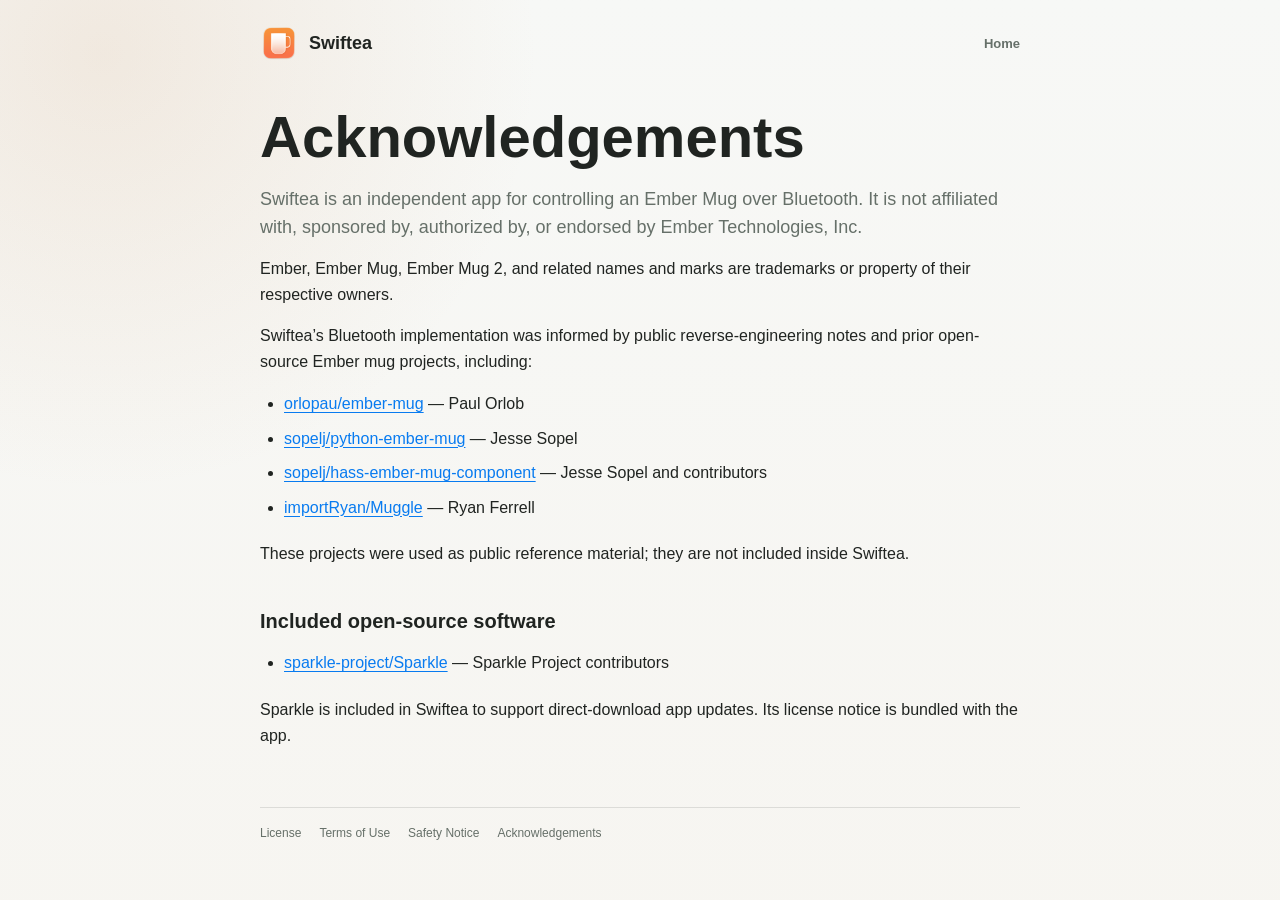
==== acknowledgements/index.html @ 28b49079 "Use Commit Mono for website code text" ====
<!doctype html>
<html lang="en">
  <head>
    <meta charset="utf-8">
    <meta name="viewport" content="width=device-width, initial-scale=1">
    <meta name="description" content="Swiftea Acknowledgements">
    <meta name="swiftea-source-file" content="ACKNOWLEDGEMENTS.md">
    <meta name="swiftea-source-ref" content="98306b3fd22980708bcf34fae5d2bbde66134251">
    <meta name="swiftea-source-sha256" content="9b052463fc4ec61c97782dc4180d1627697e0f0862ef96cee568a570f35ee7e5">
    <title>Acknowledgements · Swiftea</title>
    <link rel="icon" type="image/png" sizes="32x32" href="../favicon.png?v=d5caa9b2">
    <link rel="apple-touch-icon" sizes="180x180" href="../assets/apple-touch-icon.png?v=4706673a">
    <link rel="stylesheet" href="https://rsms.me/inter/inter.css">
    <link rel="stylesheet" href="../fonts.css?v=d407cd2b">
    <link rel="stylesheet" href="../legal.css?v=d407cd2b">
  </head>
  <body>
    <!-- Generated from ACKNOWLEDGEMENTS.md at 98306b3fd22980708bcf34fae5d2bbde66134251; SHA-256: 9b052463fc4ec61c97782dc4180d1627697e0f0862ef96cee568a570f35ee7e5 -->
    <div class="legal-page">
      <nav class="legal-nav" aria-label="Primary navigation">
        <a class="legal-brand" href="../" aria-label="Swiftea home">
          <img src="../assets/swiftea-appicon.png?v=4706673a" alt="">
          <span>Swiftea</span>
        </a>
        <a class="back-home" href="../">Home</a>
      </nav>

      <main class="legal-document">
        <h1>Acknowledgements</h1>
<p>Swiftea is an independent app for controlling an Ember Mug over Bluetooth. It is not affiliated with, sponsored by, authorized by, or endorsed by Ember Technologies, Inc.</p>
<p>Ember, Ember Mug, Ember Mug 2, and related names and marks are trademarks or property of their respective owners.</p>
<p>Swiftea’s Bluetooth implementation was informed by public reverse-engineering notes and prior open-source Ember mug projects, including:</p>
<ul>
<li><a href="https://github.com/orlopau/ember-mug">orlopau/ember-mug</a> — Paul Orlob</li>
<li><a href="https://github.com/sopelj/python-ember-mug">sopelj/python-ember-mug</a> — Jesse Sopel</li>
<li><a href="https://github.com/sopelj/hass-ember-mug-component">sopelj/hass-ember-mug-component</a> — Jesse Sopel and contributors</li>
<li><a href="https://github.com/importRyan/Muggle">importRyan/Muggle</a> — Ryan Ferrell</li>
</ul>
<p>These projects were used as public reference material; they are not included inside Swiftea.</p>
<h2>Included open-source software</h2>
<ul>
<li><a href="https://github.com/sparkle-project/Sparkle">sparkle-project/Sparkle</a> — Sparkle Project contributors</li>
</ul>
<p>Sparkle is included in Swiftea to support direct-download app updates. Its license notice is bundled with the app.</p>
      </main>

      <footer class="legal-footer">
        <a href="../license/">License</a>
        <a href="../terms/">Terms of Use</a>
        <a href="../safety/">Safety Notice</a>
        <a href="../acknowledgements/">Acknowledgements</a>
      </footer>
    </div>
  </body>
</html>
---- fonts.css ----
@font-face {
  font-family: "CommitMono";
  src: url("assets/fonts/CommitMono-VF.woff2") format("woff2");
  font-style: normal;
  font-weight: 200 700;
  font-display: swap;
}

:root {
  --font-mono: "CommitMono", ui-monospace, "SFMono-Regular", Menlo, Monaco, Consolas, monospace;
}

code,
kbd,
pre,
samp {
  font-family: var(--font-mono);
  font-feature-settings: "calt" 1;
  font-variant-ligatures: contextual;
}
---- legal.css ----
:root {
  color-scheme: light dark;
  --bg: #f7f8f6;
  --text: #202421;
  --muted: #667069;
  --line: rgba(26, 34, 29, 0.12);
  --sandstone: #d7ad86;
  --sandstone-soft: #f2d9bf;
  font-family: Inter, -apple-system, BlinkMacSystemFont, "SF Pro Text", "Helvetica Neue", Arial, sans-serif;
  font-feature-settings: "calt" 1, "cv09" 1, "cv03" 1, "cv04" 1, "cv10" 1, "cv06" 1, "ss03" 1;
  font-optical-sizing: auto;
  font-synthesis: none;
}

@media (prefers-color-scheme: dark) {
  :root {
    --bg: #101816;
    --text: #f3f6f1;
    --muted: #b8c0b9;
    --line: rgba(235, 244, 239, 0.13);
    --sandstone: #9b7453;
    --sandstone-soft: #d7ad86;
  }
}

* {
  box-sizing: border-box;
}

html {
  min-height: 100%;
  background: var(--bg);
}

body {
  margin: 0;
  min-height: 100vh;
  color: var(--text);
  background:
    radial-gradient(circle at 8% 6%, color-mix(in srgb, var(--sandstone) 20%, transparent), transparent 30%),
    linear-gradient(180deg, var(--bg), color-mix(in srgb, var(--bg) 91%, var(--sandstone-soft) 9%));
}

a {
  color: inherit;
}

.legal-page {
  width: min(760px, calc(100% - 40px));
  margin: 0 auto;
  padding: 24px 0 40px;
}

.legal-nav {
  display: flex;
  align-items: center;
  justify-content: space-between;
  gap: 20px;
  padding-bottom: 46px;
}

.legal-brand {
  display: inline-flex;
  align-items: center;
  gap: 11px;
  color: var(--text);
  font-size: 18px;
  font-weight: 740;
  text-decoration: none;
}

.legal-brand img {
  display: block;
  width: 38px;
  height: 38px;
  object-fit: contain;
}

.back-home {
  color: var(--muted);
  font-size: 13px;
  font-weight: 600;
  text-decoration: none;
}

.back-home:hover,
.legal-footer a:hover {
  color: var(--text);
}

.legal-document h1 {
  margin: 0 0 20px;
  font-size: clamp(36px, 7vw, 58px);
  line-height: 1;
  letter-spacing: 0;
}

.legal-document h1 + p {
  margin-top: 0;
  color: var(--muted);
  font-size: 18px;
  line-height: 1.55;
}

.legal-document h2 {
  margin: 42px 0 10px;
  font-size: 20px;
  line-height: 1.25;
  letter-spacing: 0;
}

.legal-document p,
.legal-document li {
  font-size: 16px;
  line-height: 1.65;
}

.legal-document p {
  margin: 14px 0;
}

.legal-document strong {
  font-weight: 700;
}

.legal-document a {
  color: #087bf0;
  text-underline-offset: 3px;
}

.legal-document ul {
  margin: 16px 0 20px;
  padding-left: 24px;
}

.legal-document li + li {
  margin-top: 8px;
}

.license-text {
  margin: 0;
  color: var(--text);
  font-family: var(--font-mono);
  font-size: 14px;
  line-height: 1.65;
  white-space: pre-wrap;
}

.legal-footer {
  display: flex;
  flex-wrap: wrap;
  gap: 10px 18px;
  margin-top: 58px;
  border-top: 1px solid var(--line);
  padding-top: 18px;
  color: var(--muted);
  font-size: 12px;
}

.legal-footer a {
  text-decoration: none;
}

@media (max-width: 560px) {
  .legal-page {
    width: min(100% - 24px, 760px);
    padding-top: 18px;
  }

  .legal-nav {
    padding-bottom: 34px;
  }

  .legal-document h2 {
    margin-top: 34px;
  }
}
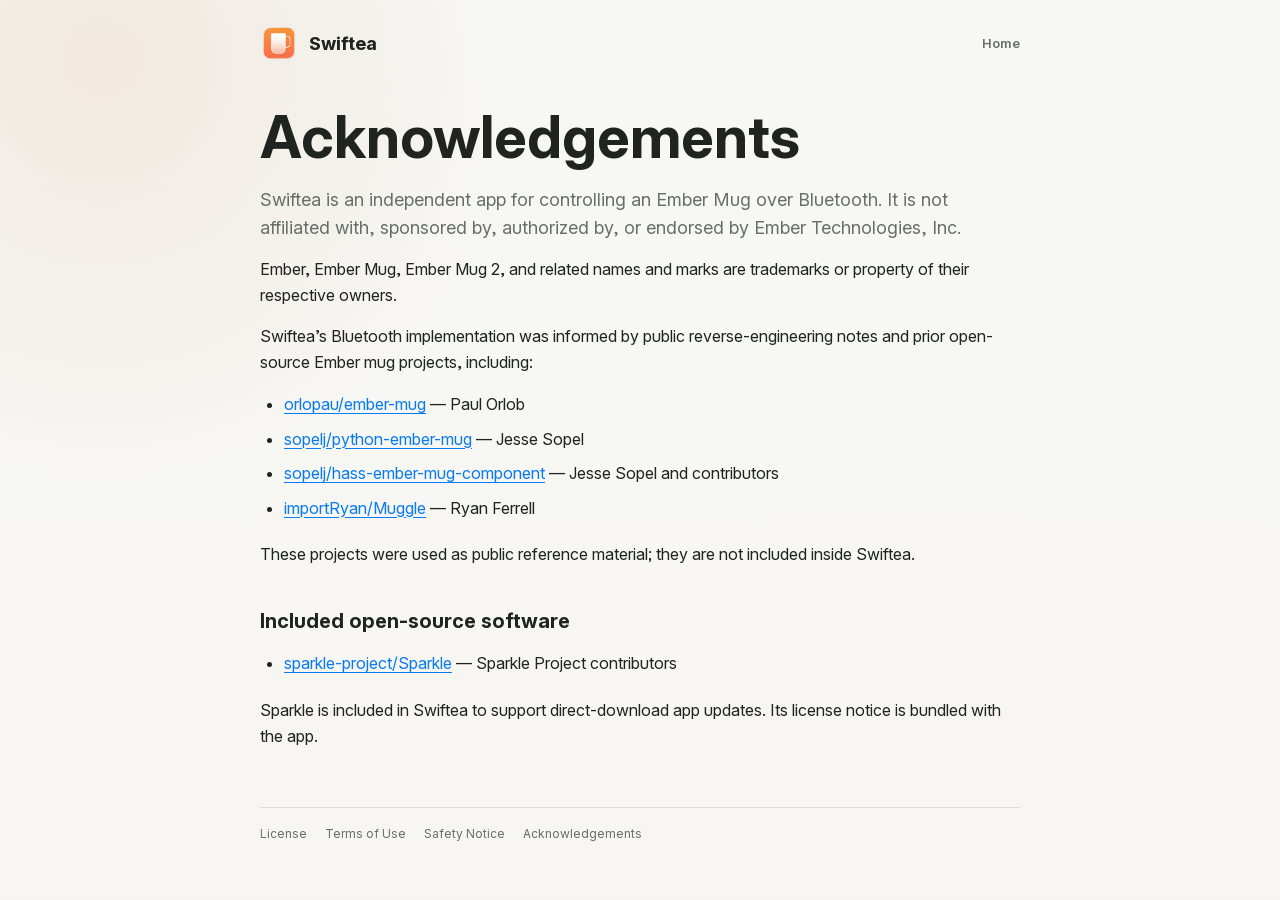
==== commit 07f648de: "Self-host Inter on website" ====
--- a/acknowledgements/index.html
+++ b/acknowledgements/index.html
@@ -10,8 +10,7 @@
     <title>Acknowledgements · Swiftea</title>
     <link rel="icon" type="image/png" sizes="32x32" href="../favicon.png?v=d5caa9b2">
     <link rel="apple-touch-icon" sizes="180x180" href="../assets/apple-touch-icon.png?v=4706673a">
-    <link rel="stylesheet" href="https://rsms.me/inter/inter.css">
-    <link rel="stylesheet" href="../fonts.css?v=d407cd2b">
+    <link rel="stylesheet" href="../fonts.css?v=85d650aa">
     <link rel="stylesheet" href="../legal.css?v=d407cd2b">
   </head>
   <body>
@@ -52,4 +51,4 @@
       </footer>
     </div>
   </body>
-</html>+</html>
--- a/fonts.css
+++ b/fonts.css
@@ -1,3 +1,24 @@
+/*
+ * Inter 4.1 by The Inter Project Authors.
+ * Licensed under the SIL Open Font License 1.1.
+ * See assets/fonts/Inter-LICENSE.txt.
+ */
+@font-face {
+  font-family: "Inter";
+  src: url("assets/fonts/InterVariable.woff2") format("woff2");
+  font-style: normal;
+  font-weight: 100 900;
+  font-display: swap;
+}
+
+@font-face {
+  font-family: "Inter";
+  src: url("assets/fonts/InterVariable-Italic.woff2") format("woff2");
+  font-style: italic;
+  font-weight: 100 900;
+  font-display: swap;
+}
+
 @font-face {
   font-family: "CommitMono";
   src: url("assets/fonts/CommitMono-VF.woff2") format("woff2");
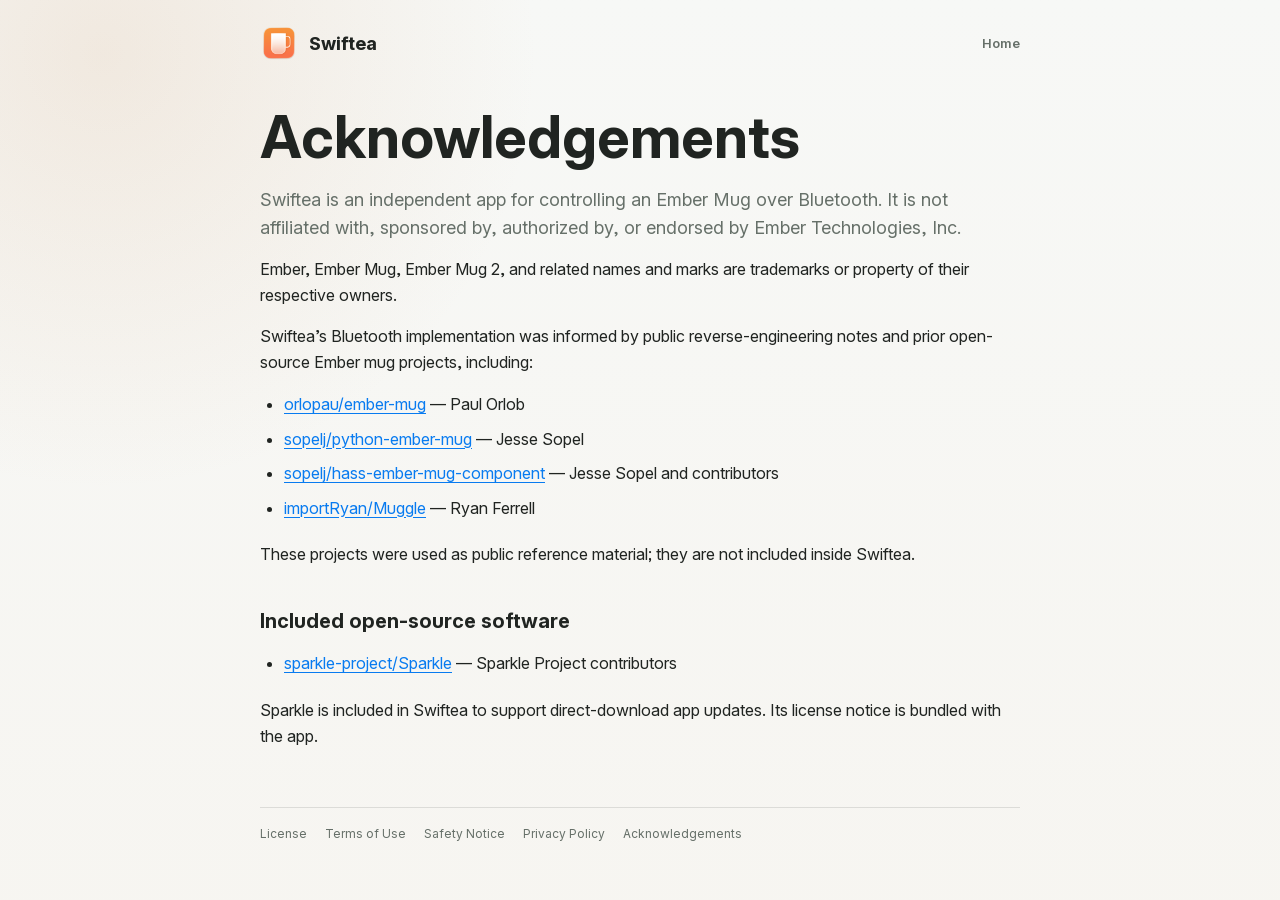
==== commit 4728cf45: "Add privacy policy to website" ====
--- a/acknowledgements/index.html
+++ b/acknowledgements/index.html
@@ -5,7 +5,7 @@
     <meta name="viewport" content="width=device-width, initial-scale=1">
     <meta name="description" content="Swiftea Acknowledgements">
     <meta name="swiftea-source-file" content="ACKNOWLEDGEMENTS.md">
-    <meta name="swiftea-source-ref" content="98306b3fd22980708bcf34fae5d2bbde66134251">
+    <meta name="swiftea-source-ref" content="a68533f718d29f523f284b0453419a16486024bc">
     <meta name="swiftea-source-sha256" content="9b052463fc4ec61c97782dc4180d1627697e0f0862ef96cee568a570f35ee7e5">
     <title>Acknowledgements · Swiftea</title>
     <link rel="icon" type="image/png" sizes="32x32" href="../favicon.png?v=d5caa9b2">
@@ -14,7 +14,7 @@
     <link rel="stylesheet" href="../legal.css?v=d407cd2b">
   </head>
   <body>
-    <!-- Generated from ACKNOWLEDGEMENTS.md at 98306b3fd22980708bcf34fae5d2bbde66134251; SHA-256: 9b052463fc4ec61c97782dc4180d1627697e0f0862ef96cee568a570f35ee7e5 -->
+    <!-- Generated from ACKNOWLEDGEMENTS.md at a68533f718d29f523f284b0453419a16486024bc; SHA-256: 9b052463fc4ec61c97782dc4180d1627697e0f0862ef96cee568a570f35ee7e5 -->
     <div class="legal-page">
       <nav class="legal-nav" aria-label="Primary navigation">
         <a class="legal-brand" href="../" aria-label="Swiftea home">
@@ -47,8 +47,9 @@
         <a href="../license/">License</a>
         <a href="../terms/">Terms of Use</a>
         <a href="../safety/">Safety Notice</a>
+        <a href="../privacy/">Privacy Policy</a>
         <a href="../acknowledgements/">Acknowledgements</a>
       </footer>
     </div>
   </body>
-</html>
+</html>
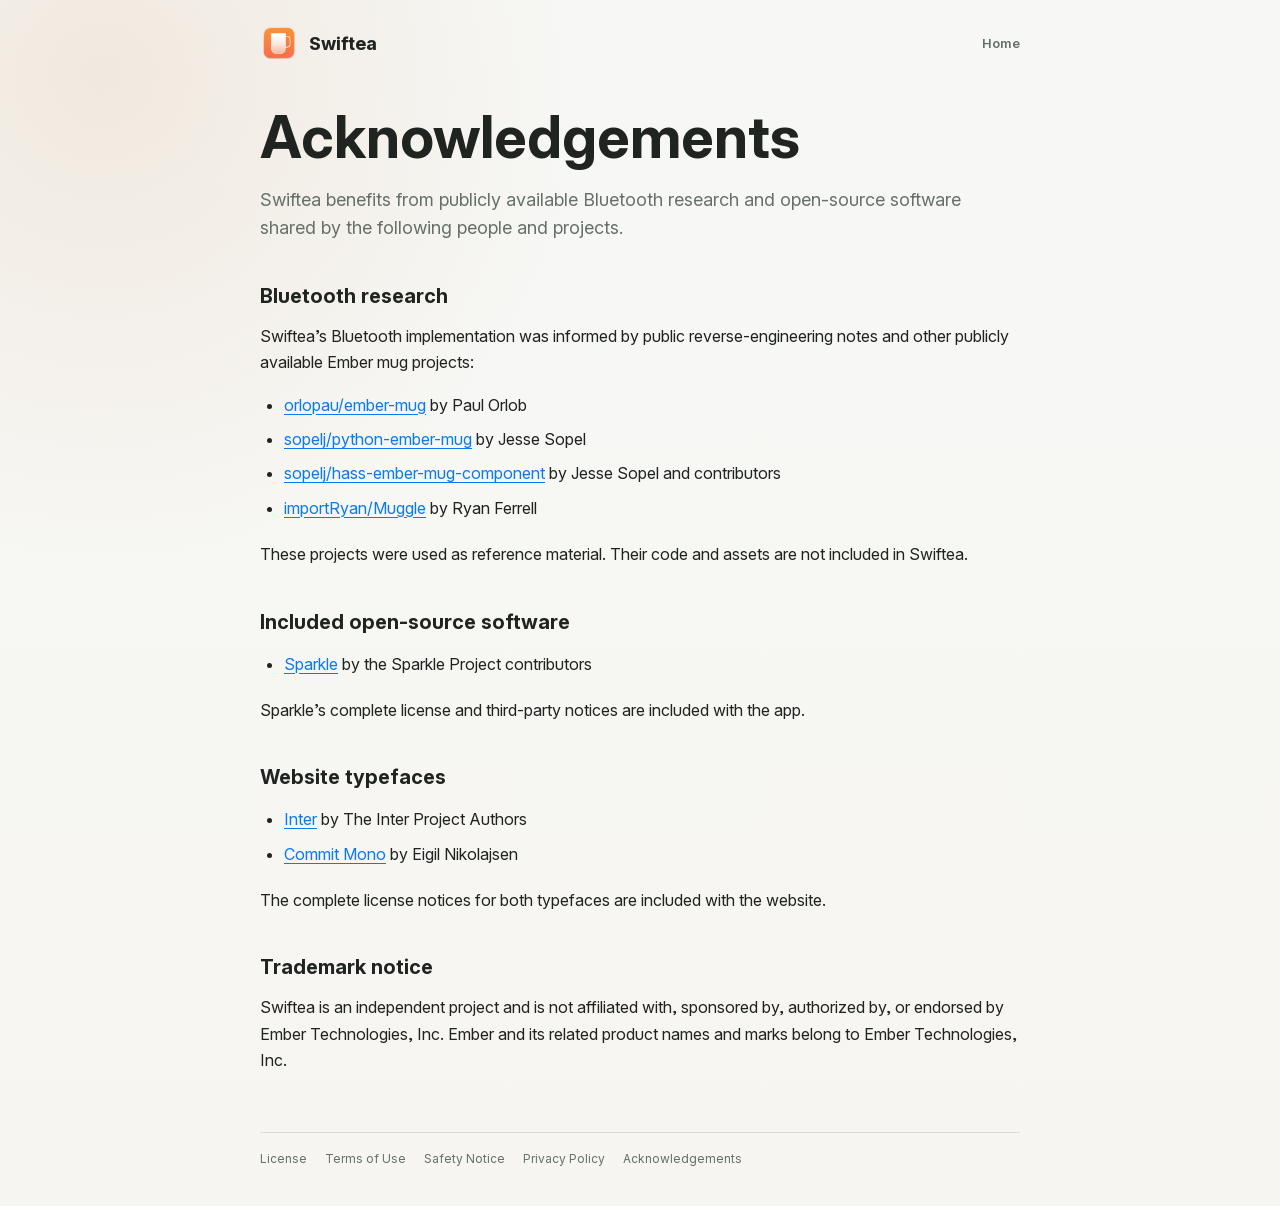
==== commit a4676e8d: "Publish Swiftea 0.4.1 update feed" ====
--- a/acknowledgements/index.html
+++ b/acknowledgements/index.html
@@ -5,8 +5,8 @@
     <meta name="viewport" content="width=device-width, initial-scale=1">
     <meta name="description" content="Swiftea Acknowledgements">
     <meta name="swiftea-source-file" content="ACKNOWLEDGEMENTS.md">
-    <meta name="swiftea-source-ref" content="a68533f718d29f523f284b0453419a16486024bc">
-    <meta name="swiftea-source-sha256" content="9b052463fc4ec61c97782dc4180d1627697e0f0862ef96cee568a570f35ee7e5">
+    <meta name="swiftea-source-ref" content="dd648138cdb63888d2ec1918e525b0558aff50eb">
+    <meta name="swiftea-source-sha256" content="56e555bb5cb3e8395224e268d127931ece901d0d2a040df1f1bea317fb0386b3">
     <title>Acknowledgements · Swiftea</title>
     <link rel="icon" type="image/png" sizes="32x32" href="../favicon.png?v=d5caa9b2">
     <link rel="apple-touch-icon" sizes="180x180" href="../assets/apple-touch-icon.png?v=4706673a">
@@ -14,7 +14,7 @@
     <link rel="stylesheet" href="../legal.css?v=d407cd2b">
   </head>
   <body>
-    <!-- Generated from ACKNOWLEDGEMENTS.md at a68533f718d29f523f284b0453419a16486024bc; SHA-256: 9b052463fc4ec61c97782dc4180d1627697e0f0862ef96cee568a570f35ee7e5 -->
+    <!-- Generated from ACKNOWLEDGEMENTS.md at dd648138cdb63888d2ec1918e525b0558aff50eb; SHA-256: 56e555bb5cb3e8395224e268d127931ece901d0d2a040df1f1bea317fb0386b3 -->
     <div class="legal-page">
       <nav class="legal-nav" aria-label="Primary navigation">
         <a class="legal-brand" href="../" aria-label="Swiftea home">
@@ -26,21 +26,29 @@
 
       <main class="legal-document">
         <h1>Acknowledgements</h1>
-<p>Swiftea is an independent app for controlling an Ember Mug over Bluetooth. It is not affiliated with, sponsored by, authorized by, or endorsed by Ember Technologies, Inc.</p>
-<p>Ember, Ember Mug, Ember Mug 2, and related names and marks are trademarks or property of their respective owners.</p>
-<p>Swiftea’s Bluetooth implementation was informed by public reverse-engineering notes and prior open-source Ember mug projects, including:</p>
+<p>Swiftea benefits from publicly available Bluetooth research and open-source software shared by the following people and projects.</p>
+<h2>Bluetooth research</h2>
+<p>Swiftea’s Bluetooth implementation was informed by public reverse-engineering notes and other publicly available Ember mug projects:</p>
 <ul>
-<li><a href="https://github.com/orlopau/ember-mug">orlopau/ember-mug</a> — Paul Orlob</li>
-<li><a href="https://github.com/sopelj/python-ember-mug">sopelj/python-ember-mug</a> — Jesse Sopel</li>
-<li><a href="https://github.com/sopelj/hass-ember-mug-component">sopelj/hass-ember-mug-component</a> — Jesse Sopel and contributors</li>
-<li><a href="https://github.com/importRyan/Muggle">importRyan/Muggle</a> — Ryan Ferrell</li>
+<li><a href="https://github.com/orlopau/ember-mug">orlopau/ember-mug</a> by Paul Orlob</li>
+<li><a href="https://github.com/sopelj/python-ember-mug">sopelj/python-ember-mug</a> by Jesse Sopel</li>
+<li><a href="https://github.com/sopelj/hass-ember-mug-component">sopelj/hass-ember-mug-component</a> by Jesse Sopel and contributors</li>
+<li><a href="https://github.com/importRyan/Muggle">importRyan/Muggle</a> by Ryan Ferrell</li>
 </ul>
-<p>These projects were used as public reference material; they are not included inside Swiftea.</p>
+<p>These projects were used as reference material. Their code and assets are not included in Swiftea.</p>
 <h2>Included open-source software</h2>
 <ul>
-<li><a href="https://github.com/sparkle-project/Sparkle">sparkle-project/Sparkle</a> — Sparkle Project contributors</li>
+<li><a href="https://github.com/sparkle-project/Sparkle">Sparkle</a> by the Sparkle Project contributors</li>
 </ul>
-<p>Sparkle is included in Swiftea to support direct-download app updates. Its license notice is bundled with the app.</p>
+<p>Sparkle’s complete license and third-party notices are included with the app.</p>
+<h2>Website typefaces</h2>
+<ul>
+<li><a href="https://rsms.me/inter/">Inter</a> by The Inter Project Authors</li>
+<li><a href="https://commitmono.com/">Commit Mono</a> by Eigil Nikolajsen</li>
+</ul>
+<p>The complete license notices for both typefaces are included with the website.</p>
+<h2>Trademark notice</h2>
+<p>Swiftea is an independent project and is not affiliated with, sponsored by, authorized by, or endorsed by Ember Technologies, Inc. Ember and its related product names and marks belong to Ember Technologies, Inc.</p>
       </main>
 
       <footer class="legal-footer">
